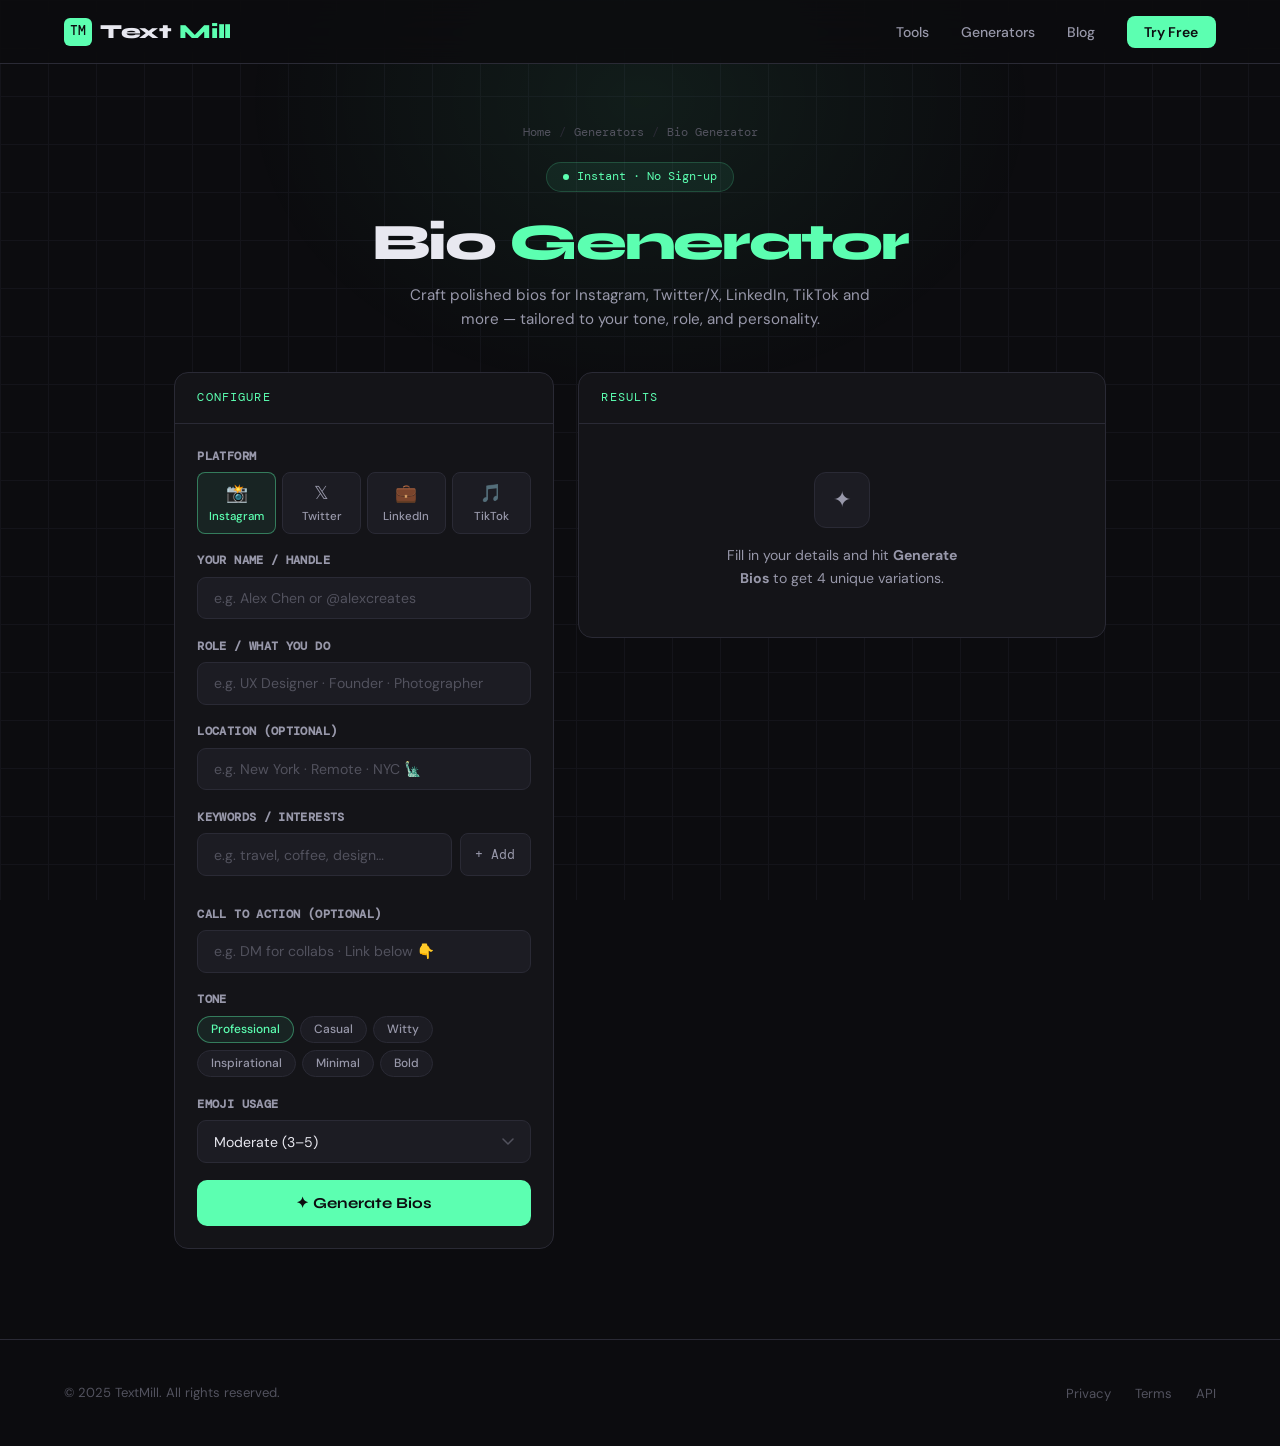
==== bio-generator.html @ b57a8c53 "feat: add Text Reverser tool with character, word, and line reversing options" ====
<!DOCTYPE html>
<html lang="en">

<head>
  <meta charset="UTF-8" />
  <meta name="viewport" content="width=device-width, initial-scale=1.0" />
  <title>Bio Generator — Polished Bios for Instagram, Twitter, LinkedIn | TextMill</title>
  <link
    href="https://fonts.googleapis.com/css2?family=Syne:wght@400;600;700;800&family=DM+Mono:ital,wght@0,400;0,500;1,400&family=DM+Sans:ital,opsz,wght@0,9..40,300;0,9..40,400;0,9..40,500;1,9..40,300&display=swap"
    rel="stylesheet" />
  <style>
    *,
    *::before,
    *::after {
      box-sizing: border-box;
      margin: 0;
      padding: 0
    }

    :root {
      --bg: #0c0c0f;
      --surface: #141418;
      --surface2: #1c1c23;
      --border: #2a2a35;
      --accent: #5cffb1;
      --accent2: #3d8bff;
      --accent3: #ff6f6f;
      --accent4: #ffb86c;
      --muted: #52525e;
      --text: #e8e8f0;
      --text-dim: #9898aa;
      --radius: 14px;
      --font-head: 'Syne', sans-serif;
      --font-mono: 'DM Mono', monospace;
      --font-body: 'DM Sans', sans-serif;
    }

    html {
      scroll-behavior: smooth
    }

    body {
      background: var(--bg);
      color: var(--text);
      font-family: var(--font-body);
      font-size: 16px;
      line-height: 1.6;
      min-height: 100vh;
      overflow-x: hidden
    }

    body::before {
      content: '';
      position: fixed;
      inset: 0;
      background-image: linear-gradient(var(--border) 1px, transparent 1px), linear-gradient(90deg, var(--border) 1px, transparent 1px);
      background-size: 48px 48px;
      opacity: .3;
      pointer-events: none;
      z-index: 0
    }

    body::after {
      content: '';
      position: fixed;
      top: -200px;
      left: 50%;
      transform: translateX(-50%);
      width: 800px;
      height: 600px;
      background: radial-gradient(ellipse, rgba(92, 255, 177, .07) 0%, transparent 70%);
      pointer-events: none;
      z-index: 0
    }

    nav {
      position: sticky;
      top: 0;
      z-index: 100;
      display: flex;
      align-items: center;
      justify-content: space-between;
      padding: 0 5vw;
      height: 64px;
      background: rgba(12, 12, 15, .85);
      backdrop-filter: blur(18px);
      border-bottom: 1px solid var(--border)
    }

    .logo {
      font-family: var(--font-head);
      font-size: 1.25rem;
      font-weight: 800;
      letter-spacing: -.02em;
      color: var(--text);
      text-decoration: none;
      display: flex;
      align-items: center;
      gap: .5rem
    }

    .logo em {
      font-style: normal;
      color: var(--accent)
    }

    .logo-mark {
      width: 28px;
      height: 28px;
      background: var(--accent);
      border-radius: 6px;
      display: flex;
      align-items: center;
      justify-content: center;
      font-family: var(--font-mono);
      font-size: .8rem;
      font-weight: 500;
      color: #0c0c0f
    }

    .nav-links {
      display: flex;
      align-items: center;
      gap: 2rem;
      list-style: none
    }

    .nav-links a {
      color: var(--text-dim);
      text-decoration: none;
      font-size: .875rem;
      font-weight: 500;
      transition: color .2s
    }

    .nav-links a:hover {
      color: var(--text)
    }

    .nav-cta {
      background: var(--accent) !important;
      color: #0c0c0f !important;
      padding: .45rem 1.1rem;
      border-radius: 8px;
      font-weight: 600 !important;
      transition: opacity .2s !important
    }

    .nav-cta:hover {
      opacity: .85 !important
    }

    .tool-page-hero {
      position: relative;
      z-index: 1;
      max-width: 760px;
      margin: 0 auto;
      padding: 60px 5vw 40px;
      text-align: center
    }

    .breadcrumb {
      font-family: var(--font-mono);
      font-size: .72rem;
      color: var(--muted);
      margin-bottom: 1.2rem;
      display: flex;
      align-items: center;
      justify-content: center;
      gap: .5rem
    }

    .breadcrumb a {
      color: var(--muted);
      text-decoration: none;
      transition: color .2s
    }

    .breadcrumb a:hover {
      color: var(--accent)
    }

    .breadcrumb span {
      color: var(--border)
    }

    .hero-badge {
      display: inline-flex;
      align-items: center;
      gap: .5rem;
      background: rgba(92, 255, 177, .07);
      border: 1px solid rgba(92, 255, 177, .18);
      border-radius: 999px;
      padding: .3rem 1rem;
      font-family: var(--font-mono);
      font-size: .75rem;
      color: var(--accent);
      margin-bottom: 1.5rem
    }

    .hero-badge .dot {
      width: 6px;
      height: 6px;
      border-radius: 50%;
      background: var(--accent);
      animation: blink 1.5s infinite
    }

    @keyframes blink {

      0%,
      100% {
        opacity: 1
      }

      50% {
        opacity: .25
      }
    }

    .tool-page-hero h1 {
      font-family: var(--font-head);
      font-size: clamp(2rem, 5vw, 3.2rem);
      font-weight: 800;
      letter-spacing: -.04em;
      line-height: 1.07;
      margin-bottom: .75rem
    }

    .tool-page-hero h1 em {
      font-style: normal;
      color: var(--accent)
    }

    .tool-page-hero p {
      color: var(--text-dim);
      font-size: .95rem;
      max-width: 500px;
      margin: 0 auto
    }

    .tool-wrap {
      position: relative;
      z-index: 1;
      max-width: 1060px;
      margin: 0 auto;
      padding: 0 5vw 90px;
      display: grid;
      grid-template-columns: 380px 1fr;
      gap: 1.5rem;
      align-items: start
    }

    .panel {
      background: var(--surface);
      border: 1px solid var(--border);
      border-radius: var(--radius);
      overflow: hidden
    }

    .panel-header {
      display: flex;
      align-items: center;
      justify-content: space-between;
      padding: 1rem 1.4rem;
      border-bottom: 1px solid var(--border)
    }

    .panel-title {
      font-family: var(--font-mono);
      font-size: .72rem;
      color: var(--accent);
      letter-spacing: .1em;
      text-transform: uppercase
    }

    .panel-body {
      padding: 1.4rem;
      display: flex;
      flex-direction: column;
      gap: 1.1rem
    }

    .platform-tabs {
      display: grid;
      grid-template-columns: repeat(4, 1fr);
      gap: .4rem
    }

    .ptab {
      background: var(--surface2);
      border: 1px solid var(--border);
      border-radius: 8px;
      padding: .55rem .3rem;
      cursor: pointer;
      transition: all .2s;
      display: flex;
      flex-direction: column;
      align-items: center;
      gap: .3rem;
      font-family: var(--font-body);
      font-size: .72rem;
      font-weight: 500;
      color: var(--text-dim)
    }

    .ptab .ptab-icon {
      font-size: 1.1rem
    }

    .ptab:hover {
      border-color: var(--muted);
      color: var(--text)
    }

    .ptab.active {
      background: rgba(92, 255, 177, .07);
      border-color: rgba(92, 255, 177, .4);
      color: var(--accent)
    }

    .ptab[data-platform="twitter"].active {
      background: rgba(61, 139, 255, .07);
      border-color: rgba(61, 139, 255, .4);
      color: var(--accent2)
    }

    .ptab[data-platform="linkedin"].active {
      background: rgba(61, 139, 255, .1);
      border-color: rgba(61, 139, 255, .5);
      color: #60aaff
    }

    .ptab[data-platform="tiktok"].active {
      background: rgba(255, 111, 111, .07);
      border-color: rgba(255, 111, 111, .4);
      color: var(--accent3)
    }

    .field {
      display: flex;
      flex-direction: column;
      gap: .4rem
    }

    .field label {
      font-size: .75rem;
      font-weight: 600;
      color: var(--text-dim);
      letter-spacing: .03em;
      text-transform: uppercase;
      font-family: var(--font-mono)
    }

    .field input,
    .field textarea,
    .field select {
      background: var(--surface2);
      border: 1px solid var(--border);
      border-radius: 9px;
      padding: .7rem 1rem;
      color: var(--text);
      font-family: var(--font-body);
      font-size: .88rem;
      outline: none;
      transition: border-color .2s, box-shadow .2s;
      width: 100%;
      resize: none
    }

    .field input::placeholder,
    .field textarea::placeholder {
      color: var(--muted)
    }

    .field input:focus,
    .field textarea:focus,
    .field select:focus {
      border-color: var(--accent);
      box-shadow: 0 0 0 3px rgba(92, 255, 177, .08)
    }

    .field select {
      cursor: pointer;
      appearance: none;
      background-image: url("data:image/svg+xml,%3Csvg xmlns='http://www.w3.org/2000/svg' width='12' height='8' viewBox='0 0 12 8'%3E%3Cpath d='M1 1l5 5 5-5' stroke='%2352525e' stroke-width='1.5' fill='none' stroke-linecap='round'/%3E%3C/svg%3E");
      background-repeat: no-repeat;
      background-position: right 1rem center;
      padding-right: 2.5rem
    }

    .field textarea {
      height: 80px;
      line-height: 1.55
    }

    .tone-pills {
      display: flex;
      flex-wrap: wrap;
      gap: .4rem
    }

    .tone-pill {
      background: var(--surface2);
      border: 1px solid var(--border);
      border-radius: 999px;
      padding: .3rem .8rem;
      font-size: .75rem;
      font-weight: 500;
      color: var(--text-dim);
      cursor: pointer;
      transition: all .2s;
      font-family: var(--font-body)
    }

    .tone-pill:hover {
      border-color: var(--muted);
      color: var(--text)
    }

    .tone-pill.active {
      background: rgba(92, 255, 177, .07);
      border-color: rgba(92, 255, 177, .4);
      color: var(--accent)
    }

    .tags-wrap {
      display: flex;
      flex-wrap: wrap;
      gap: .35rem;
      margin-top: .3rem
    }

    .tag {
      background: rgba(61, 139, 255, .08);
      border: 1px solid rgba(61, 139, 255, .2);
      border-radius: 5px;
      padding: .2rem .6rem;
      font-family: var(--font-mono);
      font-size: .7rem;
      color: var(--accent2);
      display: flex;
      align-items: center;
      gap: .3rem
    }

    .tag-remove {
      cursor: pointer;
      opacity: .6;
      transition: opacity .15s;
      font-size: .75rem
    }

    .tag-remove:hover {
      opacity: 1
    }

    .tag-input-row {
      display: flex;
      gap: .5rem
    }

    .tag-input-row input {
      flex: 1
    }

    .tag-input-row button {
      background: var(--surface2);
      border: 1px solid var(--border);
      border-radius: 8px;
      padding: .68rem .9rem;
      color: var(--text-dim);
      font-size: .8rem;
      cursor: pointer;
      transition: all .2s;
      white-space: nowrap;
      font-family: var(--font-mono)
    }

    .tag-input-row button:hover {
      border-color: var(--accent);
      color: var(--accent)
    }

    .btn-generate {
      background: var(--accent);
      color: #0c0c0f;
      border: none;
      border-radius: 10px;
      padding: .85rem 1.8rem;
      font-family: var(--font-head);
      font-size: .95rem;
      font-weight: 700;
      cursor: pointer;
      transition: transform .15s, opacity .15s;
      width: 100%;
      display: flex;
      align-items: center;
      justify-content: center;
      gap: .5rem
    }

    .btn-generate:hover {
      transform: translateY(-2px);
      opacity: .88
    }

    .btn-generate:active {
      transform: translateY(0)
    }

    .output-panel {
      position: sticky;
      top: 80px
    }

    .output-placeholder {
      padding: 3rem 2rem;
      text-align: center;
      color: var(--text-dim);
      display: flex;
      flex-direction: column;
      align-items: center;
      gap: 1rem
    }

    .output-placeholder .ph-icon {
      width: 56px;
      height: 56px;
      background: var(--surface2);
      border: 1px solid var(--border);
      border-radius: 12px;
      display: flex;
      align-items: center;
      justify-content: center;
      font-size: 1.4rem
    }

    .output-placeholder p {
      font-size: .88rem;
      max-width: 260px
    }

    .bio-results {
      display: flex;
      flex-direction: column
    }

    .bio-card {
      padding: 1.4rem;
      border-bottom: 1px solid var(--border);
      position: relative;
      transition: background .2s;
      animation: slideIn .35s ease both
    }

    .bio-card:last-child {
      border-bottom: none
    }

    .bio-card:hover {
      background: var(--surface2)
    }

    @keyframes slideIn {
      from {
        opacity: 0;
        transform: translateY(10px)
      }

      to {
        opacity: 1;
        transform: translateY(0)
      }
    }

    .bio-card:nth-child(1) {
      animation-delay: .05s
    }

    .bio-card:nth-child(2) {
      animation-delay: .1s
    }

    .bio-card:nth-child(3) {
      animation-delay: .15s
    }

    .bio-card:nth-child(4) {
      animation-delay: .2s
    }

    .bio-card-header {
      display: flex;
      align-items: center;
      justify-content: space-between;
      margin-bottom: .75rem
    }

    .bio-card-label {
      font-family: var(--font-mono);
      font-size: .68rem;
      color: var(--text-dim);
      letter-spacing: .08em;
      text-transform: uppercase;
      display: flex;
      align-items: center;
      gap: .4rem
    }

    .style-dot {
      width: 6px;
      height: 6px;
      border-radius: 50%;
      display: inline-block
    }

    .bio-card-actions {
      display: flex;
      gap: .4rem
    }

    .icon-btn {
      width: 30px;
      height: 30px;
      background: var(--surface2);
      border: 1px solid var(--border);
      border-radius: 6px;
      display: flex;
      align-items: center;
      justify-content: center;
      cursor: pointer;
      font-size: .8rem;
      color: var(--muted);
      transition: all .2s
    }

    .icon-btn:hover {
      border-color: var(--accent);
      color: var(--accent)
    }

    .icon-btn.copied {
      border-color: var(--accent);
      color: var(--accent);
      background: rgba(92, 255, 177, .07)
    }

    .bio-text {
      font-size: .9rem;
      line-height: 1.7;
      color: var(--text);
      white-space: pre-wrap;
      word-break: break-word
    }

    .bio-footer {
      margin-top: .7rem;
      display: flex;
      align-items: center;
      gap: .75rem
    }

    .limit-bar {
      flex: 1;
      height: 3px;
      background: var(--border);
      border-radius: 2px;
      overflow: hidden
    }

    .limit-bar-fill {
      height: 100%;
      border-radius: 2px;
      transition: width .5s ease
    }

    .char-count {
      font-family: var(--font-mono);
      font-size: .68rem;
      color: var(--muted);
      white-space: nowrap
    }

    .char-count.warn {
      color: var(--accent4)
    }

    .char-count.over {
      color: var(--accent3)
    }

    .output-actions {
      display: flex;
      gap: .5rem
    }

    .btn-regen {
      background: transparent;
      border: 1px solid var(--border);
      border-radius: 7px;
      padding: .35rem .75rem;
      font-family: var(--font-mono);
      font-size: .7rem;
      color: var(--text-dim);
      cursor: pointer;
      transition: all .2s;
      display: flex;
      align-items: center;
      gap: .35rem
    }

    .btn-regen:hover {
      border-color: var(--accent);
      color: var(--accent)
    }

    footer {
      position: relative;
      z-index: 1;
      border-top: 1px solid var(--border);
      padding: 2.5rem 5vw;
      display: flex;
      align-items: center;
      justify-content: space-between;
      flex-wrap: wrap;
      gap: 1rem
    }

    .footer-copy {
      font-size: .82rem;
      color: var(--muted)
    }

    .footer-links {
      display: flex;
      gap: 1.5rem;
      list-style: none
    }

    .footer-links a {
      font-size: .82rem;
      color: var(--muted);
      text-decoration: none;
      transition: color .2s
    }

    .footer-links a:hover {
      color: var(--text-dim)
    }

    ::-webkit-scrollbar {
      width: 5px
    }

    ::-webkit-scrollbar-track {
      background: var(--bg)
    }

    ::-webkit-scrollbar-thumb {
      background: var(--border);
      border-radius: 3px
    }

    @media(max-width:760px) {
      .nav-links {
        display: none
      }

      .tool-wrap {
        grid-template-columns: 1fr
      }

      .output-panel {
        position: static
      }
    }
  </style>
</head>

<body>

  <nav>
    <a href="#" class="logo">
      <span class="logo-mark">TM</span>Text<em>Mill</em>
    </a>
    <ul class="nav-links">
      <li><a href="#">Tools</a></li>
      <li><a href="#">Generators</a></li>
      <li><a href="#">Blog</a></li>
      <li><a href="#" class="nav-cta">Try Free</a></li>
    </ul>
  </nav>

  <div class="tool-page-hero">
    <div class="breadcrumb">
      <a href="#">Home</a><span>/</span>
      <a href="#">Generators</a><span>/</span>
      Bio Generator
    </div>
    <div class="hero-badge"><span class="dot"></span> Instant · No Sign-up</div>
    <h1>Bio <em>Generator</em></h1>
    <p>Craft polished bios for Instagram, Twitter/X, LinkedIn, TikTok and more — tailored to your tone, role, and
      personality.</p>
  </div>

  <div class="tool-wrap">

    <!-- INPUT -->
    <div class="panel">
      <div class="panel-header"><span class="panel-title">Configure</span></div>
      <div class="panel-body">

        <div class="field">
          <label>Platform</label>
          <div class="platform-tabs">
            <button class="ptab active" data-platform="instagram"><span class="ptab-icon">📸</span>Instagram</button>
            <button class="ptab" data-platform="twitter"><span class="ptab-icon">𝕏</span>Twitter</button>
            <button class="ptab" data-platform="linkedin"><span class="ptab-icon">💼</span>LinkedIn</button>
            <button class="ptab" data-platform="tiktok"><span class="ptab-icon">🎵</span>TikTok</button>
          </div>
        </div>

        <div class="field">
          <label>Your Name / Handle</label>
          <input type="text" id="nameInput" placeholder="e.g. Alex Chen or @alexcreates" maxlength="60" />
        </div>

        <div class="field">
          <label>Role / What you do</label>
          <input type="text" id="roleInput" placeholder="e.g. UX Designer · Founder · Photographer" maxlength="100" />
        </div>

        <div class="field">
          <label>Location (optional)</label>
          <input type="text" id="locationInput" placeholder="e.g. New York · Remote · NYC 🗽" maxlength="60" />
        </div>

        <div class="field">
          <label>Keywords / Interests</label>
          <div class="tag-input-row">
            <input type="text" id="keywordInput" placeholder="e.g. travel, coffee, design…" maxlength="40" />
            <button id="addTagBtn">+ Add</button>
          </div>
          <div class="tags-wrap" id="tagsWrap"></div>
        </div>

        <div class="field">
          <label>Call to action (optional)</label>
          <input type="text" id="ctaInput" placeholder="e.g. DM for collabs · Link below 👇" maxlength="80" />
        </div>

        <div class="field">
          <label>Tone</label>
          <div class="tone-pills">
            <button class="tone-pill active" data-tone="professional">Professional</button>
            <button class="tone-pill" data-tone="casual">Casual</button>
            <button class="tone-pill" data-tone="witty">Witty</button>
            <button class="tone-pill" data-tone="inspirational">Inspirational</button>
            <button class="tone-pill" data-tone="minimal">Minimal</button>
            <button class="tone-pill" data-tone="bold">Bold</button>
          </div>
        </div>

        <div class="field">
          <label>Emoji usage</label>
          <select id="emojiSelect">
            <option value="none">No emojis</option>
            <option value="minimal">Minimal (1–2)</option>
            <option value="moderate" selected>Moderate (3–5)</option>
            <option value="heavy">Heavy (lots!)</option>
          </select>
        </div>

        <button class="btn-generate" id="generateBtn">✦ Generate Bios</button>
      </div>
    </div>

    <!-- OUTPUT -->
    <div class="panel output-panel" id="outputPanel">
      <div class="panel-header">
        <span class="panel-title" id="outputTitle">Results</span>
        <div class="output-actions">
          <button class="btn-regen" id="regenBtn" style="display:none">↻ Shuffle</button>
        </div>
      </div>
      <div class="output-placeholder" id="placeholder">
        <div class="ph-icon">✦</div>
        <p>Fill in your details and hit <strong>Generate Bios</strong> to get 4 unique variations.</p>
      </div>
      <div class="bio-results" id="bioResults"></div>
    </div>

  </div>

  <footer>
    <span class="footer-copy">© 2025 TextMill. All rights reserved.</span>
    <ul class="footer-links">
      <li><a href="#">Privacy</a></li>
      <li><a href="#">Terms</a></li>
      <li><a href="#">API</a></li>
    </ul>
  </footer>

  <script>
    /* ── State ── */
    let platform = 'instagram';
    let tone = 'professional';
    let tags = [];

    const LIMITS = { instagram: 150, twitter: 160, linkedin: 220, tiktok: 80 };
    const STYLE_COLORS = { 'Short & Punchy': '#5cffb1', 'Story-driven': '#3d8bff', 'Keyword-rich': '#ffb86c', 'Creative': '#ff6f6f' };

    /* ── Emoji sets by usage level ── */
    const EMOJI_SETS = {
      role: ['🎨', '💻', '📷', '✍️', '🎯', '🚀', '🎤', '🎬', '📊', '🔧', '🌿', '💡', '📚', '🎸', '🍳', '🏋️', '✈️', '🎭', '💼', '🖌️'],
      interest: ['🌍', '📸', '🎵', '⚽', '🏄', '🎮', '🍕', '☕', '📖', '🎨', '🌸', '🐾', '🎯', '🧠', '💪', '🌊', '🏔️', '🎪', '🛸', '🦋'],
      location: ['📍', '🗺️', '🌆', '🏙️', '🌇'],
      cta: ['👇', '✉️', '💬', '🤝', '🔗', '📩', '👋'],
      sparkle: ['✨', '💫', '⚡', '🔥', '💥', '🌟', '⭐'],
      heart: ['❤️', '🧡', '💛', '💚', '💙', '💜', '🤍'],
    };

    function pickEmoji(set) { return EMOJI_SETS[set][Math.floor(Math.random() * EMOJI_SETS[set].length)]; }

    /* ── Tone phrase banks ── */
    const TONE_OPENERS = {
      professional: ['Helping {role} professionals thrive', 'Building the future of {topic}', 'Dedicated to {role} excellence', 'Creating impact through {topic}', 'Transforming {topic} one step at a time'],
      casual: ["Just a {role} doing {role} things", "Obsessed with {topic} (and coffee ☕)", "Living life one {topic} at a time", "{role} by day, dreamer always", "Making {topic} my whole personality"],
      witty: ["Professionally a {role}. Unofficially chaotic.", "{role} who Googles everything (like everyone else)", "Warning: may spontaneously talk about {topic}", "{role} — it's a vibe, actually", "Expert at {topic}. Amateur at everything else."],
      inspirational: ["Turning passion for {topic} into purpose", "Every day is a chance to {topic} better", "Building dreams one {topic} at a time", "Committed to growing through {topic}", "Your reminder that {topic} is possible"],
      minimal: ["{role}", "{role}. {topic}.", "Working on {topic}.", "Into {topic}.", "Here for {topic}."],
      bold: ["THE {role} you need to follow", "Disrupting {topic} — unapologetically", "Not your average {role}", "{topic} is what I do. Obsessively.", "The {role} changing the game"],
    };

    const TONE_MIDDLES = {
      professional: ['Specializing in {topic}', 'With a focus on {topic}', 'Expert in {topic}', 'Background in {topic}', 'Passionate about {topic}'],
      casual: ['big fan of {topic}', 'always talking about {topic}', '{topic} enthusiast', 'lowkey obsessed with {topic}', 'here for all things {topic}'],
      witty: ['my {topic} era is forever', 'accidentally an expert in {topic}', 'somehow {topic} became my whole thing', 'blame it on {topic}', 'professionally into {topic}'],
      inspirational: ['driven by {topic}', 'fueled by passion for {topic}', 'on a mission with {topic}', 'inspired by {topic} daily', 'growing through {topic}'],
      minimal: ['{topic}', '{topic} ·', '· {topic}'],
      bold: ['mastering {topic}', 'dominating {topic}', '{topic} runs in my veins', '{topic} or nothing', 'relentlessly pursuing {topic}'],
    };

    const TONE_CLOSERS = {
      professional: ['Open to collaborations.', 'Let\'s connect.', 'Always happy to network.', 'Reach out anytime.', 'Building meaningful connections.'],
      casual: ["say hi, don't be shy!", "let's vibe 👋", "come hang", "slide in anytime", "let's collab!"],
      witty: ["(my mom thinks I'm cool)", "—professionally online", "currently overthinking", "send memes", "chaos is my brand"],
      inspirational: ["Join the journey.", "Let's grow together.", "Your story matters.", "Start today.", "Dream. Build. Repeat."],
      minimal: ['', '', ''],
      bold: ['No excuses.', 'Move different.', 'Built different.', 'You in or not?', 'Let\'s build.'],
    };

    function pick(arr) { return arr[Math.floor(Math.random() * arr.length)]; }

    function fillTemplate(tpl, role, topics) {
      const topic = topics.length ? pick(topics) : (role || 'what I do');
      return tpl.replace(/\{role\}/g, role || 'creator').replace(/\{topic\}/g, topic);
    }

    /* ── Bio builders ── */
    function buildBio(style, name, role, location, tags, cta, tone, emojiLevel, platform) {
      const topicPool = tags.length ? tags : (role ? role.split(/[·,\/\s]+/).filter(Boolean) : ['this craft']);
      const limit = LIMITS[platform];
      const useEmoji = emojiLevel !== 'none';
      const emojiCount = { none: 0, minimal: 1, moderate: 3, heavy: 6 }[emojiLevel];

      let parts = [];

      if (style === 'Short & Punchy') {
        // One-liner punch
        const opener = fillTemplate(pick(TONE_OPENERS[tone]), role, topicPool);
        if (role) parts.push(role + (useEmoji && emojiCount >= 1 ? ' ' + pickEmoji('role') : ''));
        parts.push(opener);
        if (cta) parts.push(cta);

      } else if (style === 'Story-driven') {
        // Multi-line narrative
        if (name) parts.push((useEmoji && emojiCount >= 1 ? pickEmoji('sparkle') + ' ' : '') + name);
        if (role) parts.push(role);
        const middle = fillTemplate(pick(TONE_MIDDLES[tone]), role, topicPool);
        parts.push(middle + (useEmoji && emojiCount >= 2 ? ' ' + pickEmoji('interest') : ''));
        if (location) parts.push((useEmoji && emojiCount >= 3 ? pickEmoji('location') + ' ' : '') + location);
        if (cta) parts.push((useEmoji && emojiCount >= 4 ? pickEmoji('cta') + ' ' : '') + cta);

      } else if (style === 'Keyword-rich') {
        // Hashtag / bullet keyword style
        if (role) parts.push(role);
        const kws = topicPool.slice(0, 5).map(k => (useEmoji && emojiCount >= 2 ? pickEmoji('interest') + ' ' : '') + k);
        parts.push(kws.join(' · '));
        if (location) parts.push(location);
        if (cta) parts.push(cta);

      } else { // Creative
        // Playful / unexpected format
        const opener = fillTemplate(pick(TONE_OPENERS[tone]), role, topicPool);
        const closer = fillTemplate(pick(TONE_CLOSERS[tone]), role, topicPool);
        if (role) parts.push((useEmoji && emojiCount >= 1 ? pickEmoji('role') + ' ' : '') + role);
        parts.push(opener);
        if (tags.length >= 2) parts.push(tags.slice(0, 3).join(' | '));
        if (location) parts.push((useEmoji && emojiCount >= 3 ? pickEmoji('location') + ' ' : '') + location);
        if (closer) parts.push(closer);
        if (cta) parts.push(cta);
      }

      let bio = parts.filter(Boolean).join('\n');

      // Trim to limit
      if (bio.length > limit) {
        bio = bio.substring(0, limit - 1).replace(/[\s\n·|]+$/, '') + '…';
      }

      return bio;
    }

    /* ── Platform-specific tweaks ── */
    function applyPlatformStyle(bio, platform) {
      if (platform === 'linkedin') {
        // LinkedIn: more professional, swap casual linebreaks to dots
        return bio.replace(/\n/g, ' · ').replace(/ ·  · /g, ' · ');
      }
      if (platform === 'tiktok') {
        // TikTok: compact, single line
        return bio.replace(/\n/g, ' ');
      }
      return bio; // instagram, twitter: keep newlines
    }

    /* ── Main generate ── */
    function generate() {
      const name = document.getElementById('nameInput').value.trim();
      const role = document.getElementById('roleInput').value.trim();
      const location = document.getElementById('locationInput').value.trim();
      const cta = document.getElementById('ctaInput').value.trim();
      const emojiLevel = document.getElementById('emojiSelect').value;

      if (!name && !role && tags.length === 0) {
        ['nameInput', 'roleInput'].forEach(id => {
          const el = document.getElementById(id);
          el.style.borderColor = 'var(--accent3)';
          el.style.boxShadow = '0 0 0 3px rgba(255,111,111,.08)';
          setTimeout(() => { el.style.borderColor = ''; el.style.boxShadow = ''; }, 1200);
        });
        return;
      }

      const styles = ['Short & Punchy', 'Story-driven', 'Keyword-rich', 'Creative'];
      const bios = styles.map(style => {
        let text = buildBio(style, name, role, location, tags, cta, tone, emojiLevel, platform);
        text = applyPlatformStyle(text, platform);
        return { style, text };
      });

      renderBios(bios);
    }

    function renderBios(bios) {
      const container = document.getElementById('bioResults');
      document.getElementById('placeholder').style.display = 'none';
      container.innerHTML = '';

      const limit = LIMITS[platform];
      const platformLabel = { instagram: 'Instagram', twitter: 'Twitter/X', linkedin: 'LinkedIn', tiktok: 'TikTok' }[platform];

      bios.forEach(bio => {
        const len = [...bio.text].length; // unicode-safe
        const pct = Math.min((len / limit) * 100, 100);
        const countClass = len > limit ? 'over' : len > limit * 0.85 ? 'warn' : '';
        const fillColor = len > limit ? 'var(--accent3)' : len > limit * 0.85 ? 'var(--accent4)' : 'var(--accent)';
        const dotColor = STYLE_COLORS[bio.style] || 'var(--accent)';

        const card = document.createElement('div');
        card.className = 'bio-card';
        card.innerHTML = `
      <div class="bio-card-header">
        <span class="bio-card-label">
          <span class="style-dot" style="background:${dotColor}"></span>
          ${bio.style}
        </span>
        <div class="bio-card-actions">
          <button class="icon-btn copy-btn" title="Copy bio">⎘</button>
        </div>
      </div>
      <div class="bio-text">${esc(bio.text)}</div>
      <div class="bio-footer">
        <div class="limit-bar"><div class="limit-bar-fill" style="width:${pct}%;background:${fillColor}"></div></div>
        <span class="char-count ${countClass}">${len}/${limit}</span>
      </div>
    `;

        card.querySelector('.copy-btn').addEventListener('click', function () {
          navigator.clipboard.writeText(bio.text).then(() => {
            this.textContent = '✓';
            this.classList.add('copied');
            setTimeout(() => { this.textContent = '⎘'; this.classList.remove('copied'); }, 1800);
          });
        });

        container.appendChild(card);
      });

      document.getElementById('outputTitle').textContent = `Results · ${platformLabel}`;
      document.getElementById('regenBtn').style.display = 'flex';
    }

    function esc(str) {
      return str.replace(/&/g, '&amp;').replace(/</g, '&lt;').replace(/>/g, '&gt;');
    }

    /* ── Platform tabs ── */
    document.querySelectorAll('.ptab').forEach(btn => {
      btn.addEventListener('click', () => {
        document.querySelectorAll('.ptab').forEach(b => b.classList.remove('active'));
        btn.classList.add('active');
        platform = btn.dataset.platform;
      });
    });

    /* ── Tone pills ── */
    document.querySelectorAll('.tone-pill').forEach(pill => {
      pill.addEventListener('click', () => {
        document.querySelectorAll('.tone-pill').forEach(p => p.classList.remove('active'));
        pill.classList.add('active');
        tone = pill.dataset.tone;
      });
    });

    /* ── Tags ── */
    function addTag(val) {
      val = val.trim().replace(/,/g, '');
      if (!val || tags.includes(val) || tags.length >= 8) return;
      tags.push(val);
      renderTags();
    }

    function renderTags() {
      const wrap = document.getElementById('tagsWrap');
      wrap.innerHTML = tags.map((t, i) => `
    <span class="tag">${esc(t)}<span class="tag-remove" data-i="${i}">✕</span></span>
  `).join('');
      wrap.querySelectorAll('.tag-remove').forEach(el => {
        el.addEventListener('click', () => { tags.splice(+el.dataset.i, 1); renderTags(); });
      });
    }

    document.getElementById('addTagBtn').addEventListener('click', () => {
      const inp = document.getElementById('keywordInput');
      addTag(inp.value); inp.value = '';
    });
    document.getElementById('keywordInput').addEventListener('keydown', e => {
      if (e.key === 'Enter' || e.key === ',') { e.preventDefault(); addTag(e.target.value); e.target.value = ''; }
    });

    document.getElementById('generateBtn').addEventListener('click', generate);
    document.getElementById('regenBtn').addEventListener('click', generate);

    /* Allow Enter key on inputs to trigger generate */
    ['nameInput', 'roleInput', 'locationInput', 'ctaInput'].forEach(id => {
      document.getElementById(id).addEventListener('keydown', e => {
        if (e.key === 'Enter') generate();
      });
    });
  </script>
</body>

</html>
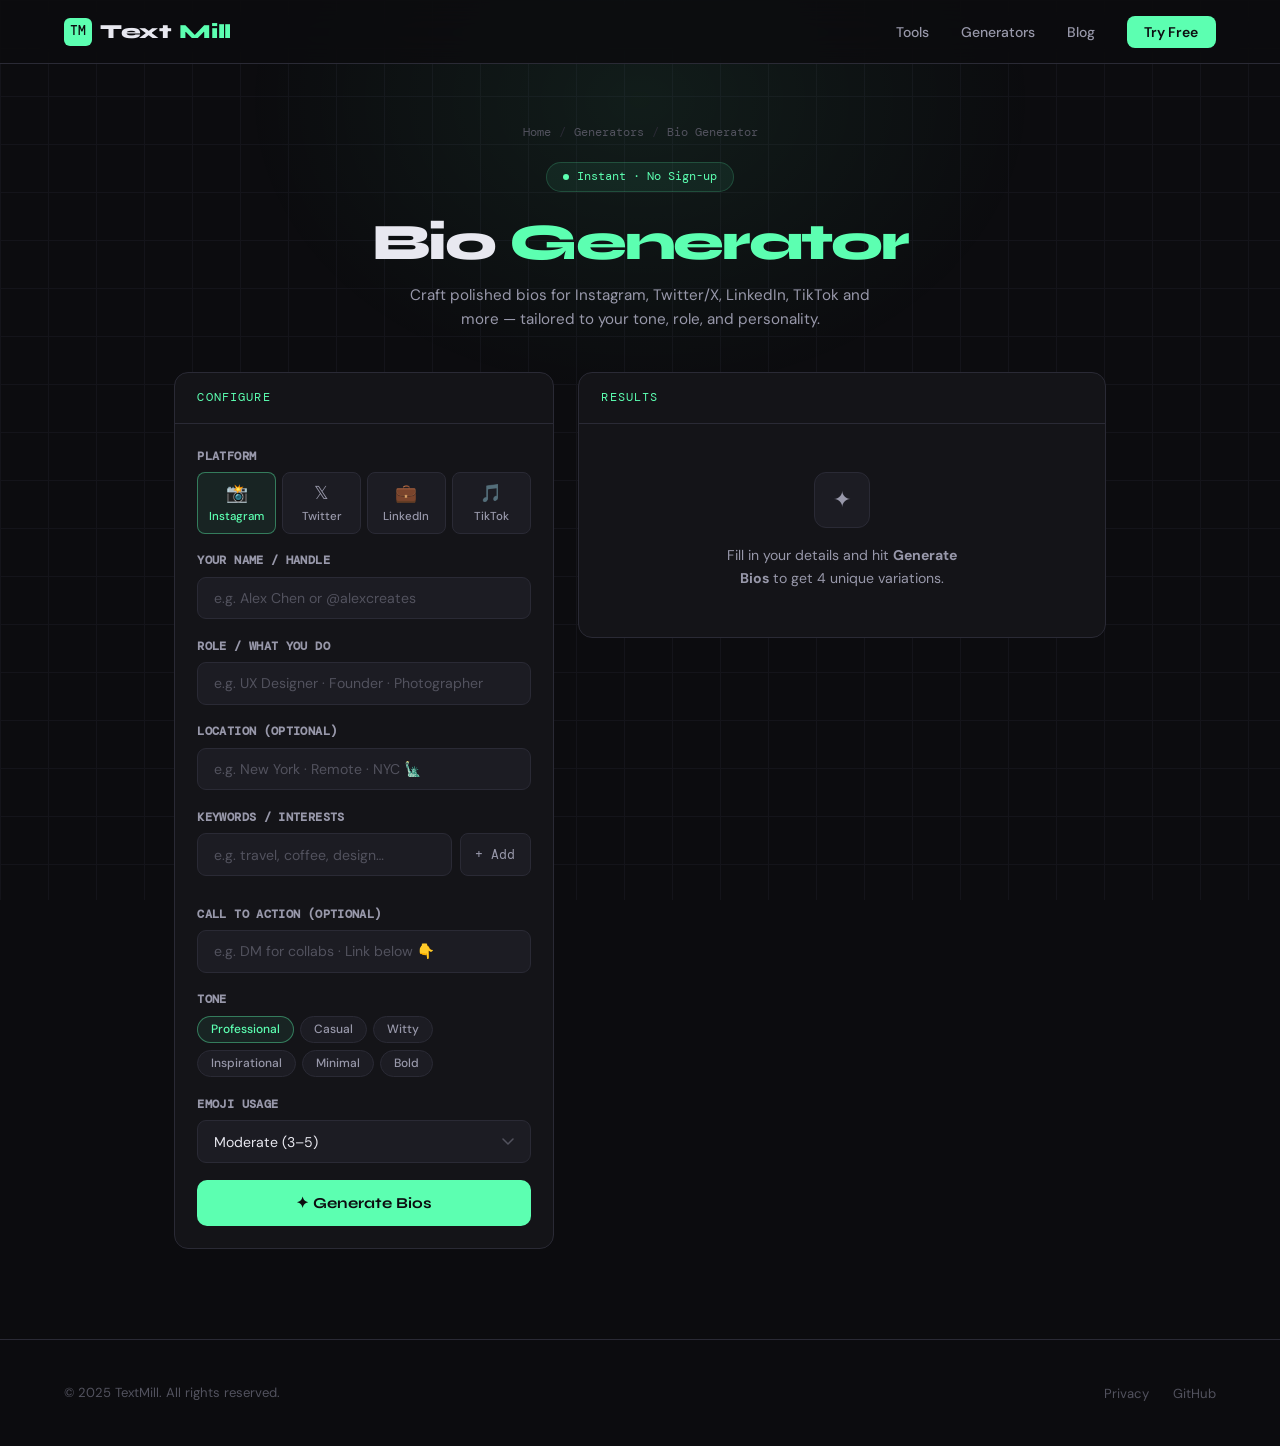
==== commit 04680b07: "refactor: update footer links to include Privacy policy and GitHub" ====
--- a/bio-generator.html
+++ b/bio-generator.html
@@ -895,11 +895,14 @@
 
   <footer>
     <span class="footer-copy">© 2025 TextMill. All rights reserved.</span>
+
     <ul class="footer-links">
-      <li><a href="#">Privacy</a></li>
-      <li><a href="#">Terms</a></li>
-      <li><a href="#">API</a></li>
+      <li><a href="https://lootlo.pages.dev/privacy">Privacy</a></li>
+      <!-- <li><a href="#">Terms</a></li>
+      <li><a href="#">Contact</a></li> -->
+      <li><a href="https://github.com/devnydv">GitHub</a></li>
     </ul>
+
   </footer>
 
   <script>
